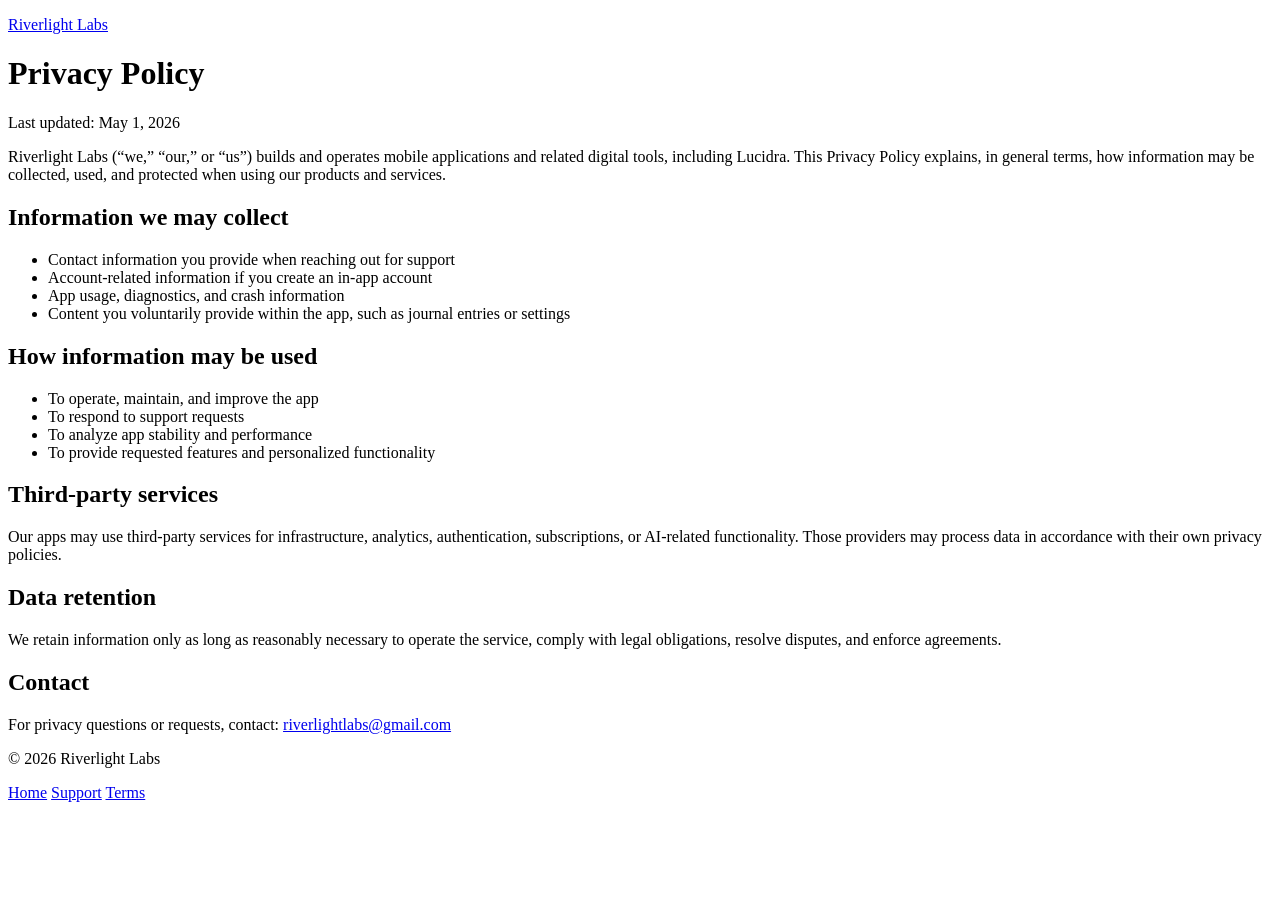
==== privacy.html @ 45c1b7e5 "Add files via upload" ====
<!DOCTYPE html>
<html lang="en">
<head>
  <meta charset="UTF-8" />
  <meta name="viewport" content="width=device-width, initial-scale=1.0" />
  <title>Privacy Policy | Riverlight Labs</title>
  <meta name="description" content="Privacy Policy for Riverlight Labs and Lucidra." />
  <link rel="stylesheet" href="style.css" />
</head>
<body>
  <header class="sub-header">
    <div class="container">
      <p class="eyebrow"><a href="index.html">Riverlight Labs</a></p>
      <h1>Privacy Policy</h1>
      <p class="lead">Last updated: May 1, 2026</p>
    </div>
  </header>

  <main class="section">
    <div class="container stack legal">
      <div class="card">
        <p>
          Riverlight Labs (“we,” “our,” or “us”) builds and operates mobile applications and related digital tools,
          including Lucidra. This Privacy Policy explains, in general terms, how information may be collected, used,
          and protected when using our products and services.
        </p>
      </div>

      <div class="card">
        <h2>Information we may collect</h2>
        <ul>
          <li>Contact information you provide when reaching out for support</li>
          <li>Account-related information if you create an in-app account</li>
          <li>App usage, diagnostics, and crash information</li>
          <li>Content you voluntarily provide within the app, such as journal entries or settings</li>
        </ul>
      </div>

      <div class="card">
        <h2>How information may be used</h2>
        <ul>
          <li>To operate, maintain, and improve the app</li>
          <li>To respond to support requests</li>
          <li>To analyze app stability and performance</li>
          <li>To provide requested features and personalized functionality</li>
        </ul>
      </div>

      <div class="card">
        <h2>Third-party services</h2>
        <p>
          Our apps may use third-party services for infrastructure, analytics, authentication, subscriptions,
          or AI-related functionality. Those providers may process data in accordance with their own privacy policies.
        </p>
      </div>

      <div class="card">
        <h2>Data retention</h2>
        <p>
          We retain information only as long as reasonably necessary to operate the service, comply with legal obligations,
          resolve disputes, and enforce agreements.
        </p>
      </div>

      <div class="card">
        <h2>Contact</h2>
        <p>
          For privacy questions or requests, contact:
          <a href="mailto:riverlightlabs@gmail.com">riverlightlabs@gmail.com</a>
        </p>
      </div>
    </div>
  </main>

  <footer class="site-footer">
    <div class="container footer-row">
      <p>© 2026 Riverlight Labs</p>
      <div class="footer-links">
        <a href="index.html">Home</a>
        <a href="support.html">Support</a>
        <a href="terms.html">Terms</a>
      </div>
    </div>
  </footer>
</body>
</html>
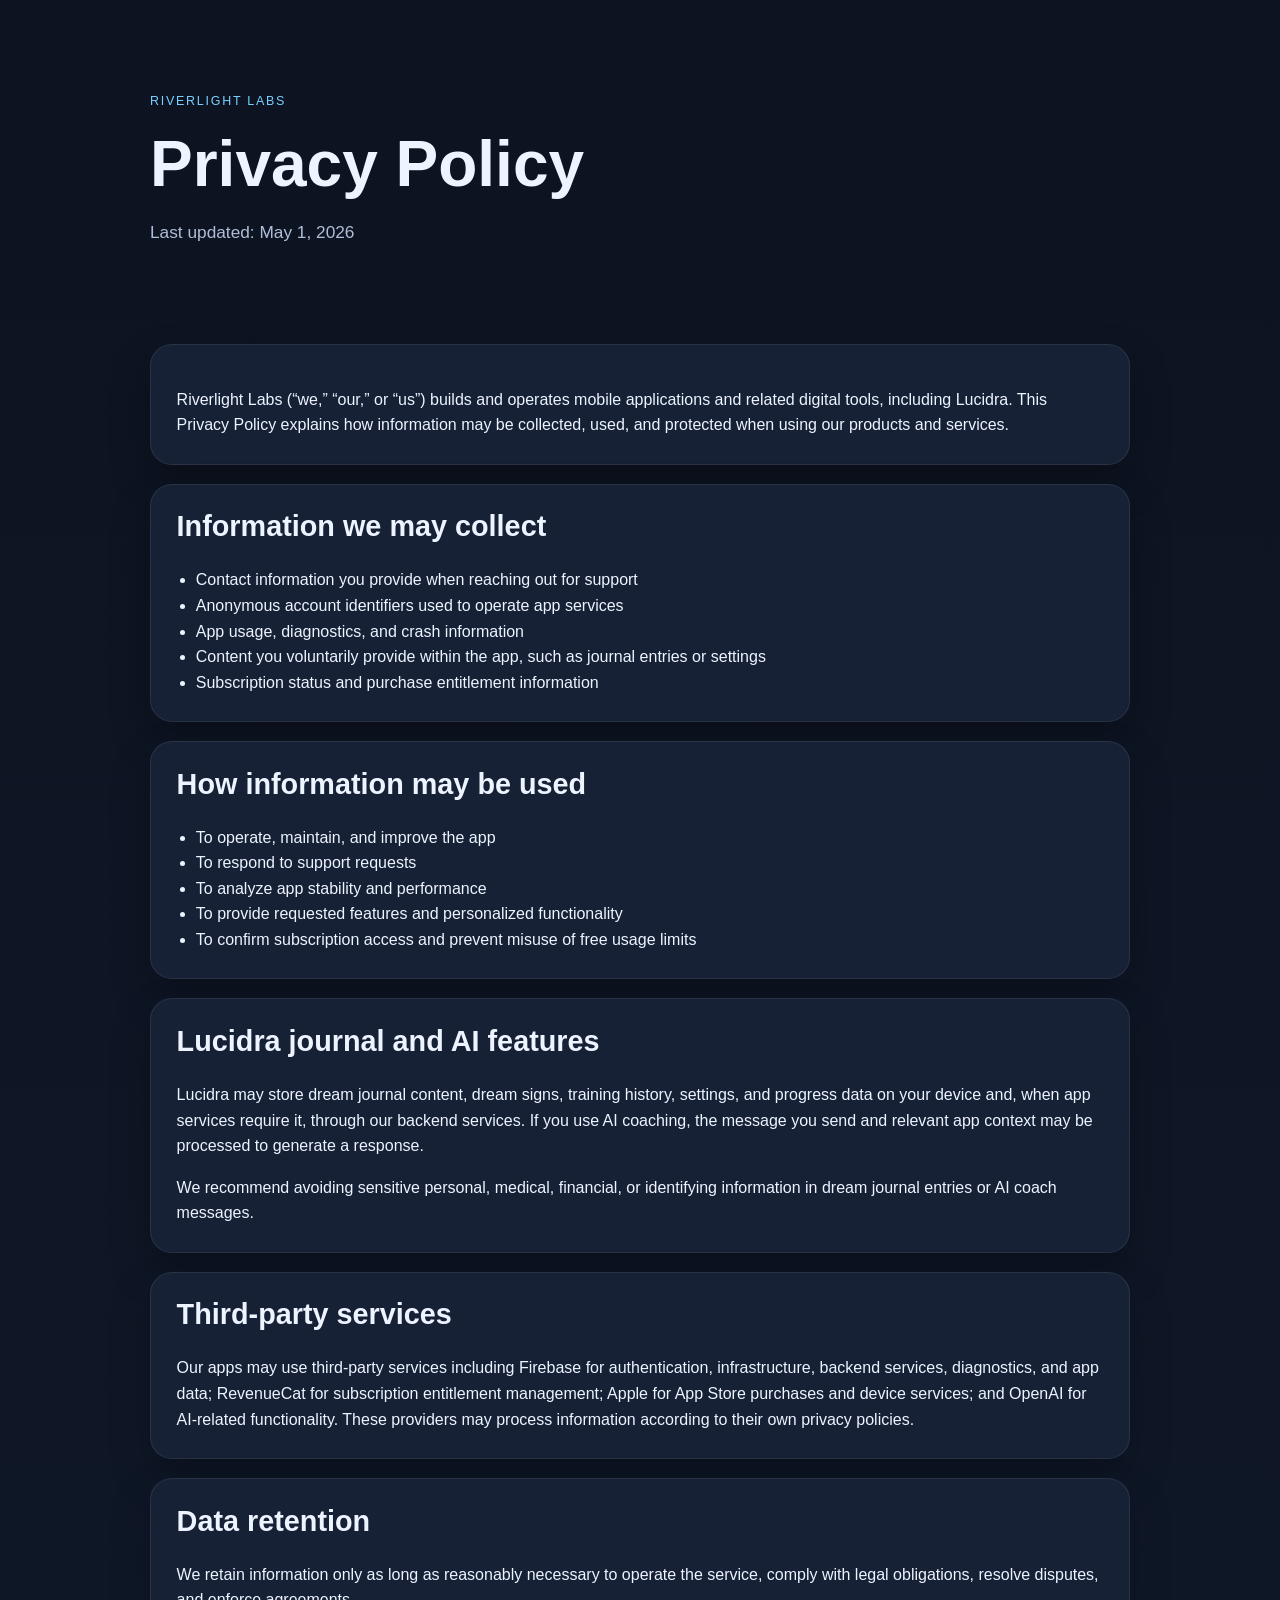
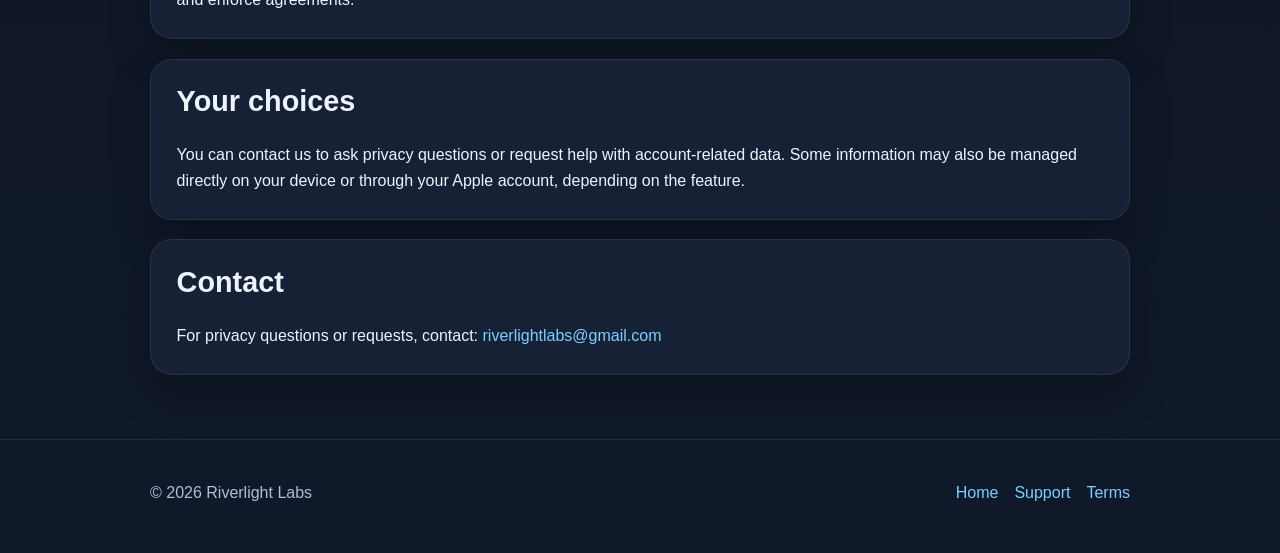
==== commit 9ff8693c: "Refine Riverlight Labs launch content" ====
--- a/privacy.html
+++ b/privacy.html
@@ -21,8 +21,8 @@
       <div class="card">
         <p>
           Riverlight Labs (“we,” “our,” or “us”) builds and operates mobile applications and related digital tools,
-          including Lucidra. This Privacy Policy explains, in general terms, how information may be collected, used,
-          and protected when using our products and services.
+          including Lucidra. This Privacy Policy explains how information may be collected, used, and protected
+          when using our products and services.
         </p>
       </div>
 
@@ -30,9 +30,10 @@
         <h2>Information we may collect</h2>
         <ul>
           <li>Contact information you provide when reaching out for support</li>
-          <li>Account-related information if you create an in-app account</li>
+          <li>Anonymous account identifiers used to operate app services</li>
           <li>App usage, diagnostics, and crash information</li>
           <li>Content you voluntarily provide within the app, such as journal entries or settings</li>
+          <li>Subscription status and purchase entitlement information</li>
         </ul>
       </div>
 
@@ -43,14 +44,30 @@
           <li>To respond to support requests</li>
           <li>To analyze app stability and performance</li>
           <li>To provide requested features and personalized functionality</li>
+          <li>To confirm subscription access and prevent misuse of free usage limits</li>
         </ul>
+      </div>
+
+      <div class="card">
+        <h2>Lucidra journal and AI features</h2>
+        <p>
+          Lucidra may store dream journal content, dream signs, training history, settings, and progress data
+          on your device and, when app services require it, through our backend services. If you use AI coaching,
+          the message you send and relevant app context may be processed to generate a response.
+        </p>
+        <p>
+          We recommend avoiding sensitive personal, medical, financial, or identifying information in dream
+          journal entries or AI coach messages.
+        </p>
       </div>
 
       <div class="card">
         <h2>Third-party services</h2>
         <p>
-          Our apps may use third-party services for infrastructure, analytics, authentication, subscriptions,
-          or AI-related functionality. Those providers may process data in accordance with their own privacy policies.
+          Our apps may use third-party services including Firebase for authentication, infrastructure,
+          backend services, diagnostics, and app data; RevenueCat for subscription entitlement management;
+          Apple for App Store purchases and device services; and OpenAI for AI-related functionality.
+          These providers may process information according to their own privacy policies.
         </p>
       </div>
 
@@ -59,6 +76,14 @@
         <p>
           We retain information only as long as reasonably necessary to operate the service, comply with legal obligations,
           resolve disputes, and enforce agreements.
+        </p>
+      </div>
+
+      <div class="card">
+        <h2>Your choices</h2>
+        <p>
+          You can contact us to ask privacy questions or request help with account-related data. Some information
+          may also be managed directly on your device or through your Apple account, depending on the feature.
         </p>
       </div>
 
--- a/style.css
+++ b/style.css
@@ -0,0 +1,181 @@
+:root {
+  --bg: #0d1320;
+  --bg-alt: #131c2d;
+  --card: #182338;
+  --text: #edf3ff;
+  --muted: #afbed8;
+  --accent: #79d0ff;
+  --accent-2: #8df2cf;
+  --border: rgba(255,255,255,0.08);
+  --shadow: 0 20px 40px rgba(0,0,0,0.25);
+}
+
+* { box-sizing: border-box; }
+html { scroll-behavior: smooth; }
+body {
+  margin: 0;
+  font-family: -apple-system, BlinkMacSystemFont, "Segoe UI", Roboto, Helvetica, Arial, sans-serif;
+  background: linear-gradient(180deg, #0d1320 0%, #10192a 100%);
+  color: var(--text);
+  line-height: 1.6;
+}
+
+a { color: var(--accent); text-decoration: none; }
+a:hover { text-decoration: underline; }
+
+.container {
+  width: min(980px, calc(100% - 2rem));
+  margin: 0 auto;
+}
+
+.site-header, .sub-header {
+  padding: 5rem 0 3rem;
+}
+
+.eyebrow {
+  text-transform: uppercase;
+  letter-spacing: 0.14em;
+  font-size: 0.78rem;
+  color: var(--accent-2);
+  margin-bottom: 1rem;
+}
+
+h1, h2, h3 {
+  line-height: 1.15;
+  margin-top: 0;
+}
+
+h1 {
+  font-size: clamp(2.2rem, 5vw, 4.3rem);
+  margin-bottom: 1rem;
+}
+
+h2 { font-size: 1.8rem; }
+h3 { font-size: 1.25rem; }
+
+.lead {
+  font-size: 1.08rem;
+  color: var(--muted);
+  max-width: 760px;
+}
+
+.nav-links, .button-row, .footer-links {
+  display: flex;
+  gap: 1rem;
+  flex-wrap: wrap;
+}
+
+.nav-links { margin-top: 1.5rem; }
+
+.section {
+  padding: 2rem 0 4rem;
+}
+
+.alt {
+  background: rgba(255,255,255,0.02);
+  border-top: 1px solid var(--border);
+  border-bottom: 1px solid var(--border);
+}
+
+.card {
+  background: rgba(24, 35, 56, 0.92);
+  border: 1px solid var(--border);
+  border-radius: 22px;
+  padding: 1.6rem;
+  box-shadow: var(--shadow);
+}
+
+.app-card {
+  display: grid;
+  grid-template-columns: auto 1fr;
+  gap: 1.4rem;
+  align-items: start;
+}
+
+.app-icon {
+  width: 96px;
+  height: 96px;
+  border-radius: 22px;
+  box-shadow: 0 14px 28px rgba(0,0,0,0.28);
+}
+
+.grid-two {
+  display: grid;
+  grid-template-columns: repeat(2, minmax(0, 1fr));
+  gap: 1.25rem;
+}
+
+.stack {
+  display: grid;
+  gap: 1.2rem;
+}
+
+.section-label {
+  text-transform: uppercase;
+  letter-spacing: 0.12em;
+  font-size: 0.78rem;
+  color: var(--accent-2);
+  margin-bottom: 0.5rem;
+}
+
+.button {
+  display: inline-block;
+  background: linear-gradient(135deg, var(--accent), #5ea9ff);
+  color: #07101c;
+  font-weight: 700;
+  padding: 0.82rem 1.1rem;
+  border-radius: 999px;
+  text-decoration: none;
+}
+
+.button:hover {
+  text-decoration: none;
+  filter: brightness(1.05);
+}
+
+.button-secondary {
+  background: transparent;
+  color: var(--text);
+  border: 1px solid var(--border);
+}
+
+ul {
+  padding-left: 1.2rem;
+}
+
+.site-footer {
+  border-top: 1px solid var(--border);
+  padding: 1.5rem 0 2rem;
+  color: var(--muted);
+}
+
+.footer-row {
+  display: flex;
+  justify-content: space-between;
+  gap: 1rem;
+  flex-wrap: wrap;
+  align-items: center;
+}
+
+.legal .card p:last-child,
+.legal .card ul:last-child { margin-bottom: 0; }
+
+@media (max-width: 720px) {
+  .app-card {
+    grid-template-columns: 1fr;
+  }
+
+  .app-icon {
+    width: 82px;
+    height: 82px;
+    border-radius: 19px;
+  }
+
+  .grid-two {
+    grid-template-columns: 1fr;
+  }
+
+  .site-header, .sub-header {
+    padding: 4rem 0 2rem;
+  }
+}
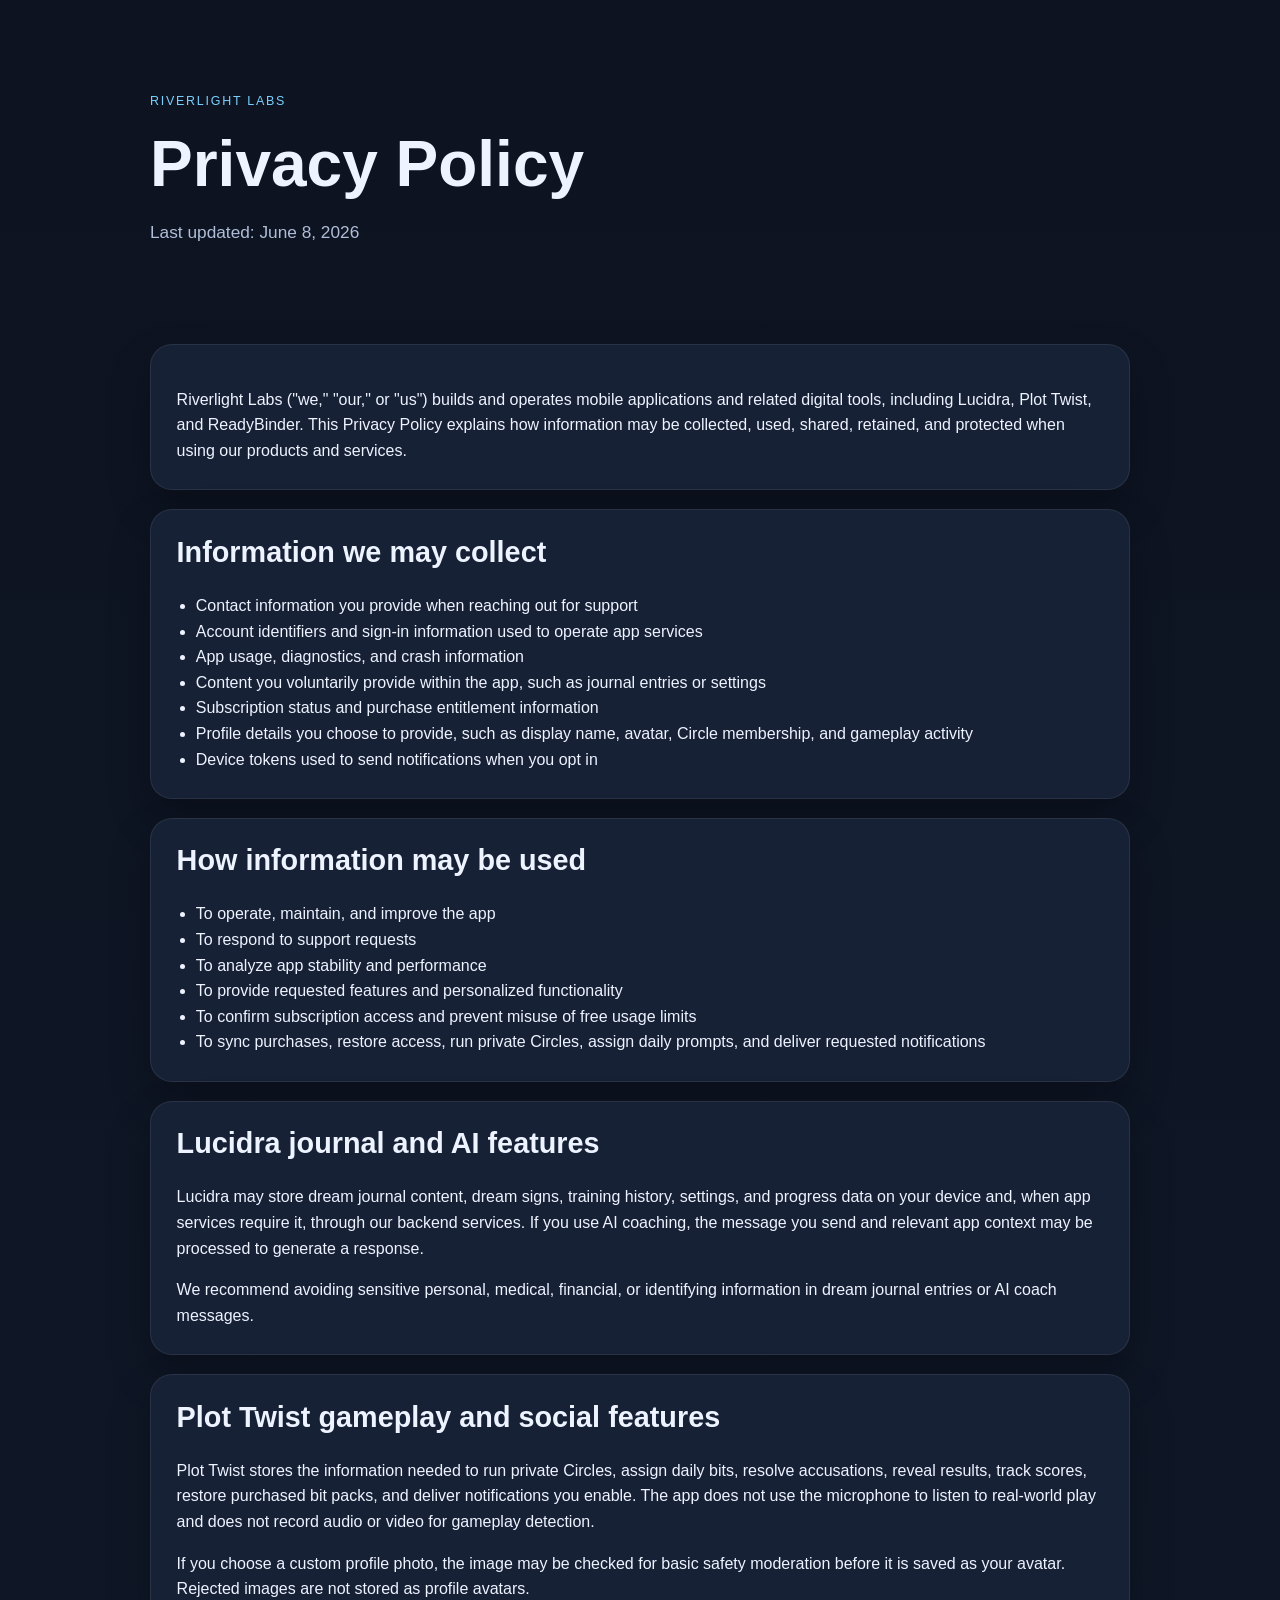
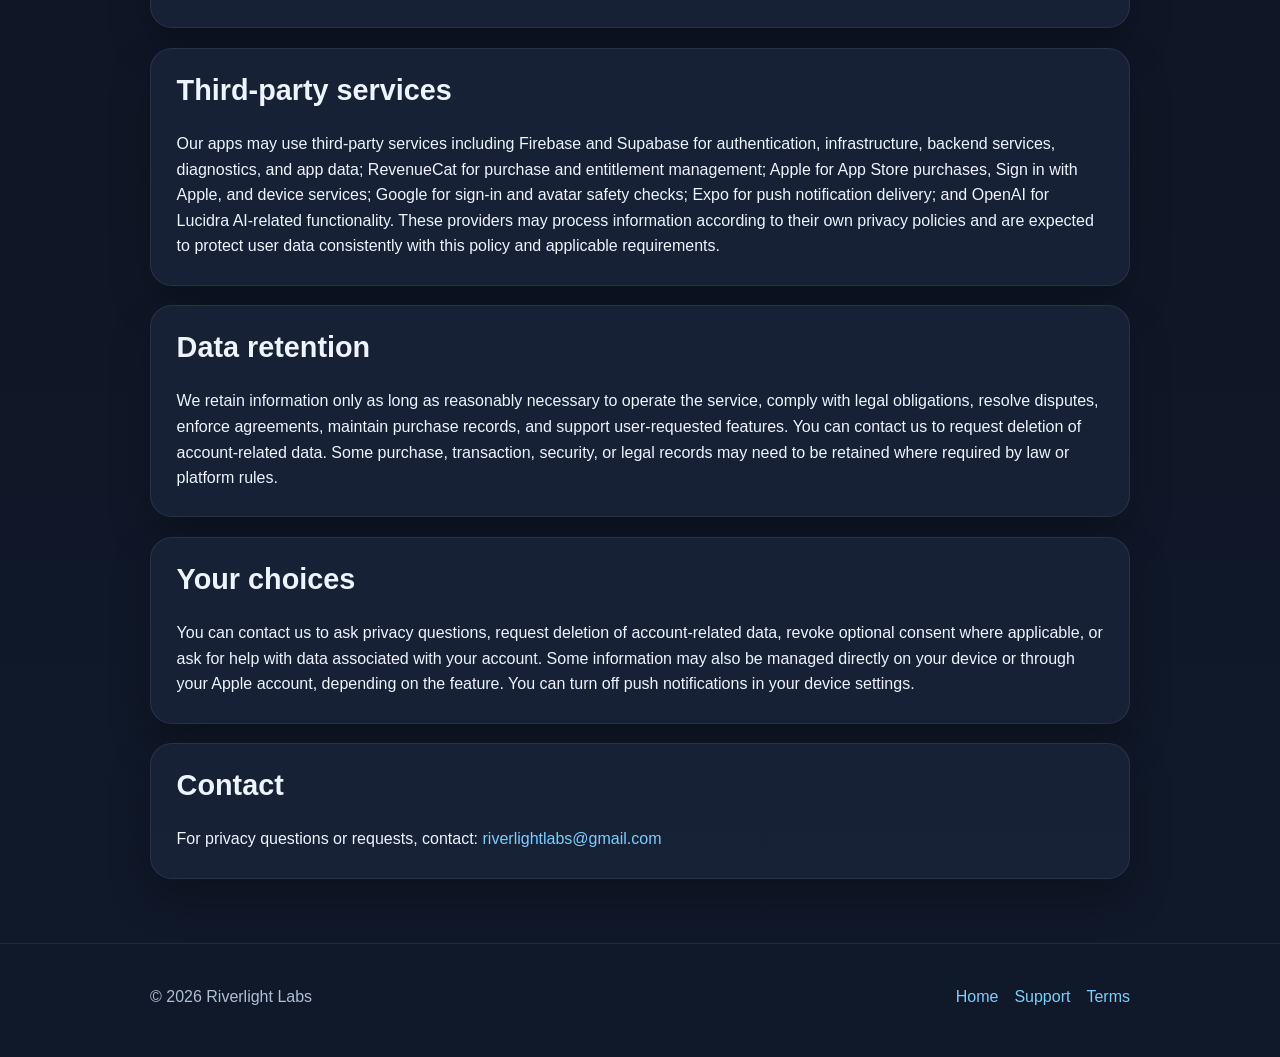
==== commit c7dc7d88: "Add Plot Twist to Riverlight site" ====
--- a/privacy.html
+++ b/privacy.html
@@ -4,7 +4,7 @@
   <meta charset="UTF-8" />
   <meta name="viewport" content="width=device-width, initial-scale=1.0" />
   <title>Privacy Policy | Riverlight Labs</title>
-  <meta name="description" content="Privacy Policy for Riverlight Labs and Lucidra." />
+  <meta name="description" content="Privacy Policy for Riverlight Labs apps, including Lucidra, Plot Twist, and ReadyBinder." />
   <link rel="stylesheet" href="style.css" />
 </head>
 <body>
@@ -12,7 +12,7 @@
     <div class="container">
       <p class="eyebrow"><a href="index.html">Riverlight Labs</a></p>
       <h1>Privacy Policy</h1>
-      <p class="lead">Last updated: May 1, 2026</p>
+      <p class="lead">Last updated: June 8, 2026</p>
     </div>
   </header>
 
@@ -20,9 +20,9 @@
     <div class="container stack legal">
       <div class="card">
         <p>
-          Riverlight Labs (“we,” “our,” or “us”) builds and operates mobile applications and related digital tools,
-          including Lucidra. This Privacy Policy explains how information may be collected, used, and protected
-          when using our products and services.
+          Riverlight Labs ("we," "our," or "us") builds and operates mobile applications and related digital tools,
+          including Lucidra, Plot Twist, and ReadyBinder. This Privacy Policy explains how information may be
+          collected, used, shared, retained, and protected when using our products and services.
         </p>
       </div>
 
@@ -30,10 +30,12 @@
         <h2>Information we may collect</h2>
         <ul>
           <li>Contact information you provide when reaching out for support</li>
-          <li>Anonymous account identifiers used to operate app services</li>
+          <li>Account identifiers and sign-in information used to operate app services</li>
           <li>App usage, diagnostics, and crash information</li>
           <li>Content you voluntarily provide within the app, such as journal entries or settings</li>
           <li>Subscription status and purchase entitlement information</li>
+          <li>Profile details you choose to provide, such as display name, avatar, Circle membership, and gameplay activity</li>
+          <li>Device tokens used to send notifications when you opt in</li>
         </ul>
       </div>
 
@@ -45,6 +47,7 @@
           <li>To analyze app stability and performance</li>
           <li>To provide requested features and personalized functionality</li>
           <li>To confirm subscription access and prevent misuse of free usage limits</li>
+          <li>To sync purchases, restore access, run private Circles, assign daily prompts, and deliver requested notifications</li>
         </ul>
       </div>
 
@@ -62,28 +65,48 @@
       </div>
 
       <div class="card">
+        <h2>Plot Twist gameplay and social features</h2>
+        <p>
+          Plot Twist stores the information needed to run private Circles, assign daily bits, resolve accusations,
+          reveal results, track scores, restore purchased bit packs, and deliver notifications you enable.
+          The app does not use the microphone to listen to real-world play and does not record audio or video
+          for gameplay detection.
+        </p>
+        <p>
+          If you choose a custom profile photo, the image may be checked for basic safety moderation before it is
+          saved as your avatar. Rejected images are not stored as profile avatars.
+        </p>
+      </div>
+
+      <div class="card">
         <h2>Third-party services</h2>
         <p>
-          Our apps may use third-party services including Firebase for authentication, infrastructure,
-          backend services, diagnostics, and app data; RevenueCat for subscription entitlement management;
-          Apple for App Store purchases and device services; and OpenAI for AI-related functionality.
-          These providers may process information according to their own privacy policies.
+          Our apps may use third-party services including Firebase and Supabase for authentication,
+          infrastructure, backend services, diagnostics, and app data; RevenueCat for purchase and entitlement
+          management; Apple for App Store purchases, Sign in with Apple, and device services; Google for sign-in
+          and avatar safety checks; Expo for push notification delivery; and OpenAI for Lucidra AI-related
+          functionality. These providers may process information according to their own privacy policies and are
+          expected to protect user data consistently with this policy and applicable requirements.
         </p>
       </div>
 
       <div class="card">
         <h2>Data retention</h2>
         <p>
-          We retain information only as long as reasonably necessary to operate the service, comply with legal obligations,
-          resolve disputes, and enforce agreements.
+          We retain information only as long as reasonably necessary to operate the service, comply with legal
+          obligations, resolve disputes, enforce agreements, maintain purchase records, and support user-requested
+          features. You can contact us to request deletion of account-related data. Some purchase, transaction,
+          security, or legal records may need to be retained where required by law or platform rules.
         </p>
       </div>
 
       <div class="card">
         <h2>Your choices</h2>
         <p>
-          You can contact us to ask privacy questions or request help with account-related data. Some information
-          may also be managed directly on your device or through your Apple account, depending on the feature.
+          You can contact us to ask privacy questions, request deletion of account-related data, revoke optional
+          consent where applicable, or ask for help with data associated with your account. Some information may
+          also be managed directly on your device or through your Apple account, depending on the feature. You can
+          turn off push notifications in your device settings.
         </p>
       </div>
 
--- a/style.css
+++ b/style.css
@@ -92,11 +92,52 @@
   align-items: start;
 }
 
+.apps-stack {
+  display: grid;
+  gap: 1.25rem;
+}
+
 .app-icon {
   width: 96px;
   height: 96px;
   border-radius: 22px;
   box-shadow: 0 14px 28px rgba(0,0,0,0.28);
+}
+
+.legal-hero {
+  align-items: center;
+  display: flex;
+  gap: 1.25rem;
+  flex-wrap: wrap;
+}
+.legal-hero > div {
+  flex: 1 1 auto;
+  min-width: 0;
+}
+
+.title-row {
+  display: flex;
+  align-items: center;
+  gap: 0.85rem;
+  flex-wrap: wrap;
+}
+
+.title-row h2 {
+  margin-bottom: 0;
+}
+
+.status-pill {
+  display: inline-flex;
+  align-items: center;
+  border: 1px solid rgba(141,242,207,0.35);
+  border-radius: 999px;
+  color: var(--accent-2);
+  font-size: 0.78rem;
+  font-weight: 700;
+  line-height: 1;
+  padding: 0.45rem 0.7rem;
+  text-transform: uppercase;
+  letter-spacing: 0.08em;
 }
 
 .grid-two {
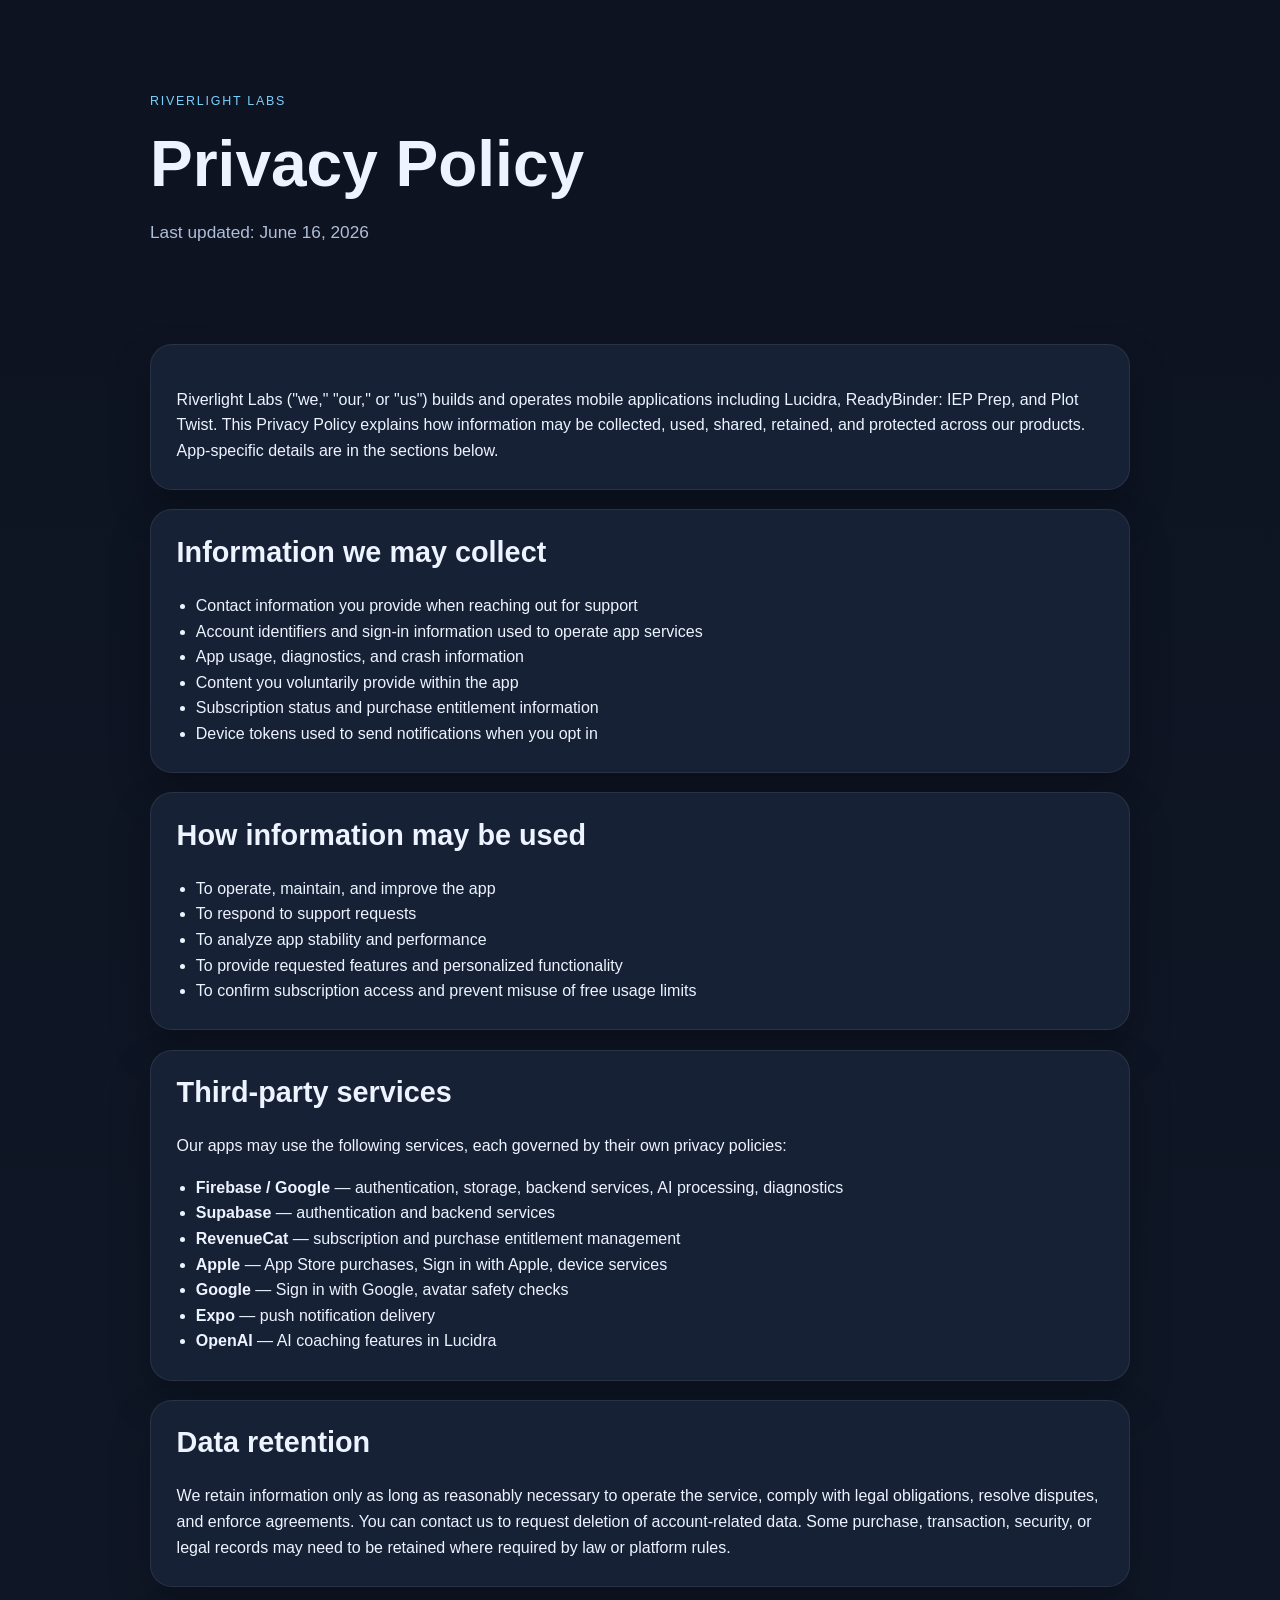
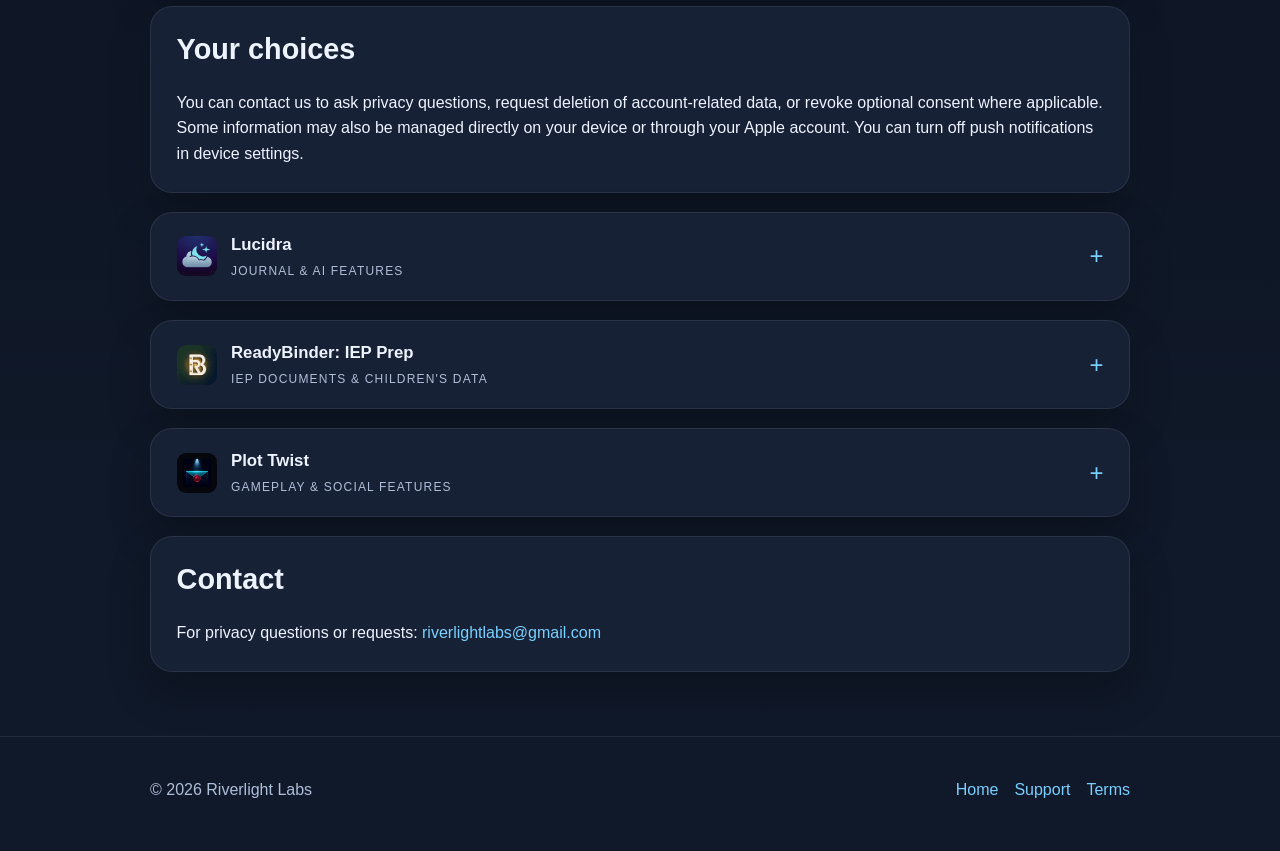
==== commit ac2feb94: "Consolidate legal pages with per-app accordions - terms.html: now covers all apps (Lucidra, ReadyBin" ====
--- a/privacy.html
+++ b/privacy.html
@@ -4,7 +4,9 @@
   <meta charset="UTF-8" />
   <meta name="viewport" content="width=device-width, initial-scale=1.0" />
   <title>Privacy Policy | Riverlight Labs</title>
-  <meta name="description" content="Privacy Policy for Riverlight Labs apps, including Lucidra, Plot Twist, and ReadyBinder." />
+  <meta name="description" content="Privacy Policy for Riverlight Labs apps: Lucidra, ReadyBinder, and Plot Twist." />
+  <link rel="icon" type="image/png" href="favicon.png" />
+  <link rel="apple-touch-icon" href="favicon.png" />
   <link rel="stylesheet" href="style.css" />
 </head>
 <body>
@@ -12,17 +14,19 @@
     <div class="container">
       <p class="eyebrow"><a href="index.html">Riverlight Labs</a></p>
       <h1>Privacy Policy</h1>
-      <p class="lead">Last updated: June 8, 2026</p>
+      <p class="lead">Last updated: June 16, 2026</p>
     </div>
   </header>
 
   <main class="section">
     <div class="container stack legal">
-      <div class="card">
-        <p>
-          Riverlight Labs ("we," "our," or "us") builds and operates mobile applications and related digital tools,
-          including Lucidra, Plot Twist, and ReadyBinder. This Privacy Policy explains how information may be
-          collected, used, shared, retained, and protected when using our products and services.
+
+      <div class="card">
+        <p>
+          Riverlight Labs ("we," "our," or "us") builds and operates mobile applications including
+          Lucidra, ReadyBinder: IEP Prep, and Plot Twist. This Privacy Policy explains how information
+          may be collected, used, shared, retained, and protected across our products. App-specific
+          details are in the sections below.
         </p>
       </div>
 
@@ -32,9 +36,8 @@
           <li>Contact information you provide when reaching out for support</li>
           <li>Account identifiers and sign-in information used to operate app services</li>
           <li>App usage, diagnostics, and crash information</li>
-          <li>Content you voluntarily provide within the app, such as journal entries or settings</li>
+          <li>Content you voluntarily provide within the app</li>
           <li>Subscription status and purchase entitlement information</li>
-          <li>Profile details you choose to provide, such as display name, avatar, Circle membership, and gameplay activity</li>
           <li>Device tokens used to send notifications when you opt in</li>
         </ul>
       </div>
@@ -47,76 +50,171 @@
           <li>To analyze app stability and performance</li>
           <li>To provide requested features and personalized functionality</li>
           <li>To confirm subscription access and prevent misuse of free usage limits</li>
-          <li>To sync purchases, restore access, run private Circles, assign daily prompts, and deliver requested notifications</li>
         </ul>
       </div>
 
       <div class="card">
-        <h2>Lucidra journal and AI features</h2>
-        <p>
-          Lucidra may store dream journal content, dream signs, training history, settings, and progress data
-          on your device and, when app services require it, through our backend services. If you use AI coaching,
-          the message you send and relevant app context may be processed to generate a response.
-        </p>
-        <p>
-          We recommend avoiding sensitive personal, medical, financial, or identifying information in dream
-          journal entries or AI coach messages.
-        </p>
-      </div>
-
-      <div class="card">
-        <h2>Plot Twist gameplay and social features</h2>
-        <p>
-          Plot Twist stores the information needed to run private Circles, assign daily bits, resolve accusations,
-          reveal results, track scores, restore purchased bit packs, and deliver notifications you enable.
-          The app does not use the microphone to listen to real-world play and does not record audio or video
-          for gameplay detection.
-        </p>
-        <p>
-          If you choose a custom profile photo, the image may be checked for basic safety moderation before it is
-          saved as your avatar. Rejected images are not stored as profile avatars.
-        </p>
-      </div>
-
-      <div class="card">
         <h2>Third-party services</h2>
-        <p>
-          Our apps may use third-party services including Firebase and Supabase for authentication,
-          infrastructure, backend services, diagnostics, and app data; RevenueCat for purchase and entitlement
-          management; Apple for App Store purchases, Sign in with Apple, and device services; Google for sign-in
-          and avatar safety checks; Expo for push notification delivery; and OpenAI for Lucidra AI-related
-          functionality. These providers may process information according to their own privacy policies and are
-          expected to protect user data consistently with this policy and applicable requirements.
-        </p>
+        <p>Our apps may use the following services, each governed by their own privacy policies:</p>
+        <ul>
+          <li><strong>Firebase / Google</strong> — authentication, storage, backend services, AI processing, diagnostics</li>
+          <li><strong>Supabase</strong> — authentication and backend services</li>
+          <li><strong>RevenueCat</strong> — subscription and purchase entitlement management</li>
+          <li><strong>Apple</strong> — App Store purchases, Sign in with Apple, device services</li>
+          <li><strong>Google</strong> — Sign in with Google, avatar safety checks</li>
+          <li><strong>Expo</strong> — push notification delivery</li>
+          <li><strong>OpenAI</strong> — AI coaching features in Lucidra</li>
+        </ul>
       </div>
 
       <div class="card">
         <h2>Data retention</h2>
         <p>
-          We retain information only as long as reasonably necessary to operate the service, comply with legal
-          obligations, resolve disputes, enforce agreements, maintain purchase records, and support user-requested
-          features. You can contact us to request deletion of account-related data. Some purchase, transaction,
-          security, or legal records may need to be retained where required by law or platform rules.
+          We retain information only as long as reasonably necessary to operate the service, comply
+          with legal obligations, resolve disputes, and enforce agreements. You can contact us to
+          request deletion of account-related data. Some purchase, transaction, security, or legal
+          records may need to be retained where required by law or platform rules.
         </p>
       </div>
 
       <div class="card">
         <h2>Your choices</h2>
         <p>
-          You can contact us to ask privacy questions, request deletion of account-related data, revoke optional
-          consent where applicable, or ask for help with data associated with your account. Some information may
-          also be managed directly on your device or through your Apple account, depending on the feature. You can
-          turn off push notifications in your device settings.
-        </p>
-      </div>
+          You can contact us to ask privacy questions, request deletion of account-related data, or
+          revoke optional consent where applicable. Some information may also be managed directly on
+          your device or through your Apple account. You can turn off push notifications in device
+          settings.
+        </p>
+      </div>
+
+      <details class="card">
+        <summary>
+          <div class="summary-content">
+            <img src="lucidra-icon.png" alt="" width="40" height="40" class="summary-app-icon" />
+            <div>
+              <div class="summary-title">Lucidra</div>
+              <div class="summary-sub">Journal &amp; AI Features</div>
+            </div>
+          </div>
+        </summary>
+        <div class="accordion-body">
+          <h3>Journal and AI coaching</h3>
+          <p>
+            Lucidra may store dream journal content, dream signs, training history, settings, and
+            progress data on your device and, when app services require it, through our backend
+            services. If you use AI coaching, the message you send and relevant app context may be
+            processed to generate a response.
+          </p>
+          <p>
+            We recommend avoiding sensitive personal, medical, financial, or identifying information
+            in dream journal entries or AI coach messages.
+          </p>
+        </div>
+      </details>
+
+      <details class="card">
+        <summary>
+          <div class="summary-content">
+            <img src="readybinder-icon.png" alt="" width="40" height="40" class="summary-app-icon" />
+            <div>
+              <div class="summary-title">ReadyBinder: IEP Prep</div>
+              <div class="summary-sub">IEP Documents &amp; Children's Data</div>
+            </div>
+          </div>
+        </summary>
+        <div class="accordion-body">
+          <h3>Information we collect</h3>
+          <ul>
+            <li>Account information at sign-up (display name, email address)</li>
+            <li>Authentication identifiers from Apple, Google, or email sign-in</li>
+            <li>Child profile fields you choose to enter (nickname, grade, primary needs, state)</li>
+            <li>IEP documents you import (camera scans, PDFs, image uploads) and the text extracted from them</li>
+            <li>Meeting context you enter (school name, meeting type, date)</li>
+            <li>Parent-authored content: prep notes, meeting notes, question outcomes, debrief notes, follow-up email drafts</li>
+          </ul>
+          <h3>Information we do not collect</h3>
+          <ul>
+            <li><strong>No microphone audio.</strong> Meeting Agent tracks notes and question outcomes only. Live transcription is a planned future feature and will require explicit consent.</li>
+            <li><strong>No precise location data.</strong></li>
+            <li><strong>No contact list, calendar, or photo-library scanning.</strong> The app only reads photos or files you specifically pick.</li>
+            <li><strong>No advertising identifiers.</strong> ReadyBinder does not run ads or share data with ad networks.</li>
+          </ul>
+          <h3>IEP documents and AI processing</h3>
+          <p>
+            When you import an IEP document, ReadyBinder sends the content to an AI service operated
+            by Google to extract readable text and generate the parent-facing brief, suggested
+            questions, change summary, debrief, follow-up email draft, and assistant chat responses.
+            The AI service processes content to fulfill your request and does not use it to train
+            general AI models, per the Firebase AI Logic integration terms.
+          </p>
+          <p>
+            IEP document text, AI-generated content, and your binder edits are stored in our backend
+            (Firebase) and tied to your account. We recommend avoiding information you would not want
+            stored with a U.S.-based cloud provider.
+          </p>
+          <h3>Children's data</h3>
+          <p>
+            ReadyBinder is intended for use by a parent or legal guardian. You enter information about
+            your child on their behalf. ReadyBinder is not directed at children under 13 as end-users,
+            and we do not knowingly create accounts for children.
+          </p>
+          <p>
+            Child profile information and imported IEP documents are stored under your parent account
+            and accessible only to you and to authorized service providers acting on our behalf. We do
+            not sell child information and do not share it with the child's school, district, or anyone
+            else unless you choose to share an export yourself.
+          </p>
+          <h3>In-app data controls</h3>
+          <ul>
+            <li>Edit or remove child profiles from Settings → Children</li>
+            <li>Export your binder content from Account → Data Controls</li>
+            <li>Delete your entire account and associated data from Account → Delete Account</li>
+          </ul>
+          <p>
+            When you delete your account, your binder content is removed from active systems; copies
+            may remain in encrypted backups for a limited period before being overwritten.
+          </p>
+        </div>
+      </details>
+
+      <details class="card">
+        <summary>
+          <div class="summary-content">
+            <img src="plot-twist-icon.png" alt="" width="40" height="40" class="summary-app-icon" />
+            <div>
+              <div class="summary-title">Plot Twist</div>
+              <div class="summary-sub">Gameplay &amp; Social Features</div>
+            </div>
+          </div>
+        </summary>
+        <div class="accordion-body">
+          <h3>Gameplay and social data</h3>
+          <p>
+            Plot Twist stores the information needed to run private Circles, assign daily bits, resolve
+            accusations, reveal results, track scores, restore purchased bit packs, and deliver
+            notifications you enable. The app does not use the microphone to listen to real-world play
+            and does not record audio or video for gameplay detection.
+          </p>
+          <p>
+            Profile details you choose to provide — display name, avatar, Circle membership, and
+            gameplay activity — are stored to operate the social features.
+          </p>
+          <h3>Avatar moderation</h3>
+          <p>
+            If you choose a custom profile photo, the image may be checked for basic safety moderation
+            before being saved as your avatar. Rejected images are not stored as profile avatars.
+          </p>
+        </div>
+      </details>
 
       <div class="card">
         <h2>Contact</h2>
         <p>
-          For privacy questions or requests, contact:
+          For privacy questions or requests:
           <a href="mailto:riverlightlabs@gmail.com">riverlightlabs@gmail.com</a>
         </p>
       </div>
+
     </div>
   </main>
 
--- a/style.css
+++ b/style.css
@@ -201,6 +201,81 @@
 .legal .card p:last-child,
 .legal .card ul:last-child { margin-bottom: 0; }
 
+/* Accordion */
+details.card {
+  padding: 0;
+  overflow: hidden;
+}
+
+details.card > summary {
+  list-style: none;
+  cursor: pointer;
+  padding: 1.2rem 1.6rem;
+  display: flex;
+  justify-content: space-between;
+  align-items: center;
+  gap: 1rem;
+  user-select: none;
+}
+
+details.card > summary::-webkit-details-marker,
+details.card > summary::marker { display: none; }
+
+details.card > summary::after {
+  content: '+';
+  font-size: 1.5rem;
+  color: var(--accent);
+  flex-shrink: 0;
+  line-height: 1;
+  display: inline-block;
+  transition: transform 0.2s ease;
+}
+
+details[open].card > summary::after {
+  transform: rotate(45deg);
+}
+
+.summary-content {
+  display: flex;
+  align-items: center;
+  gap: 0.9rem;
+}
+
+.summary-app-icon {
+  width: 40px;
+  height: 40px;
+  border-radius: 9px;
+  flex-shrink: 0;
+}
+
+.summary-title {
+  font-weight: 700;
+  font-size: 1.05rem;
+  color: var(--text);
+}
+
+.summary-sub {
+  font-size: 0.75rem;
+  color: var(--muted);
+  text-transform: uppercase;
+  letter-spacing: 0.1em;
+  margin-top: 0.15rem;
+}
+
+.accordion-body {
+  padding: 1.4rem 1.6rem;
+  border-top: 1px solid var(--border);
+}
+
+.accordion-body h3 {
+  font-size: 1rem;
+  margin-bottom: 0.4rem;
+  margin-top: 1.4rem;
+  color: var(--text);
+}
+
+.accordion-body h3:first-child { margin-top: 0; }
+
 @media (max-width: 720px) {
   .app-card {
     grid-template-columns: 1fr;
